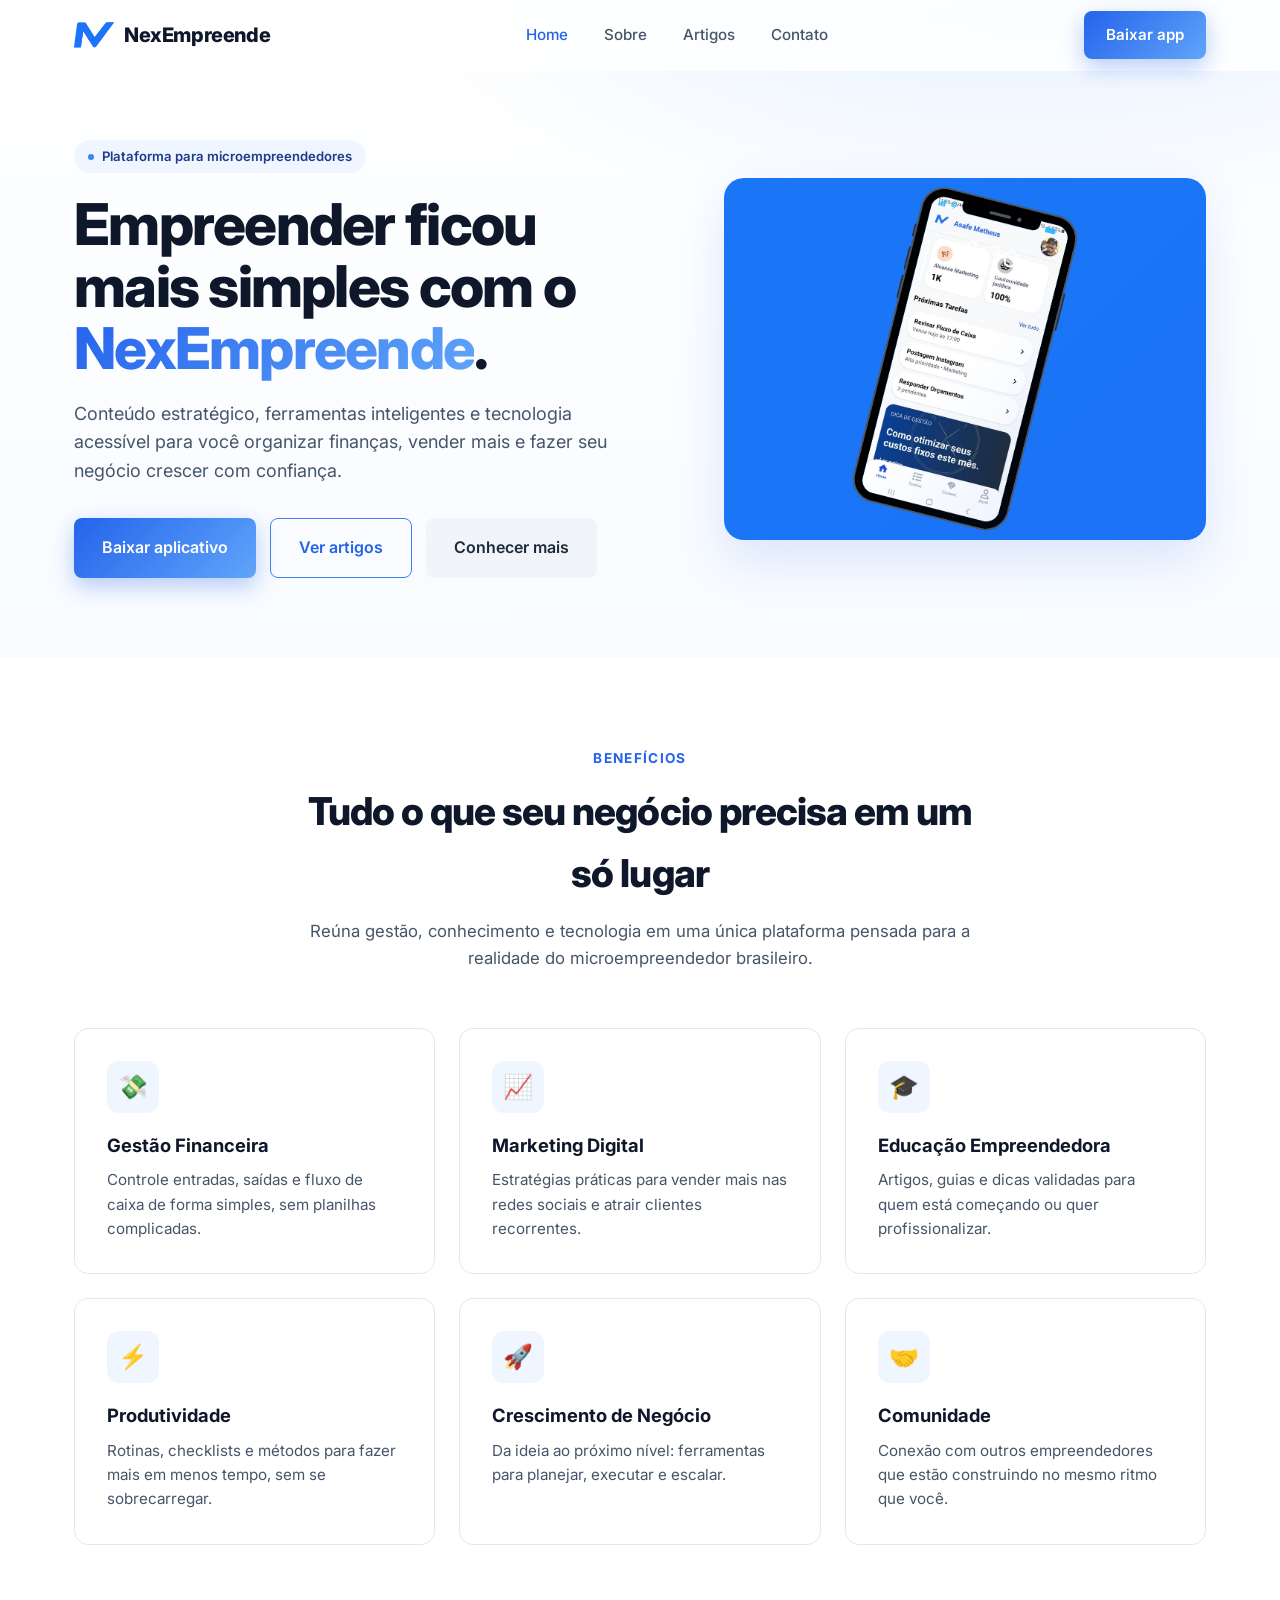
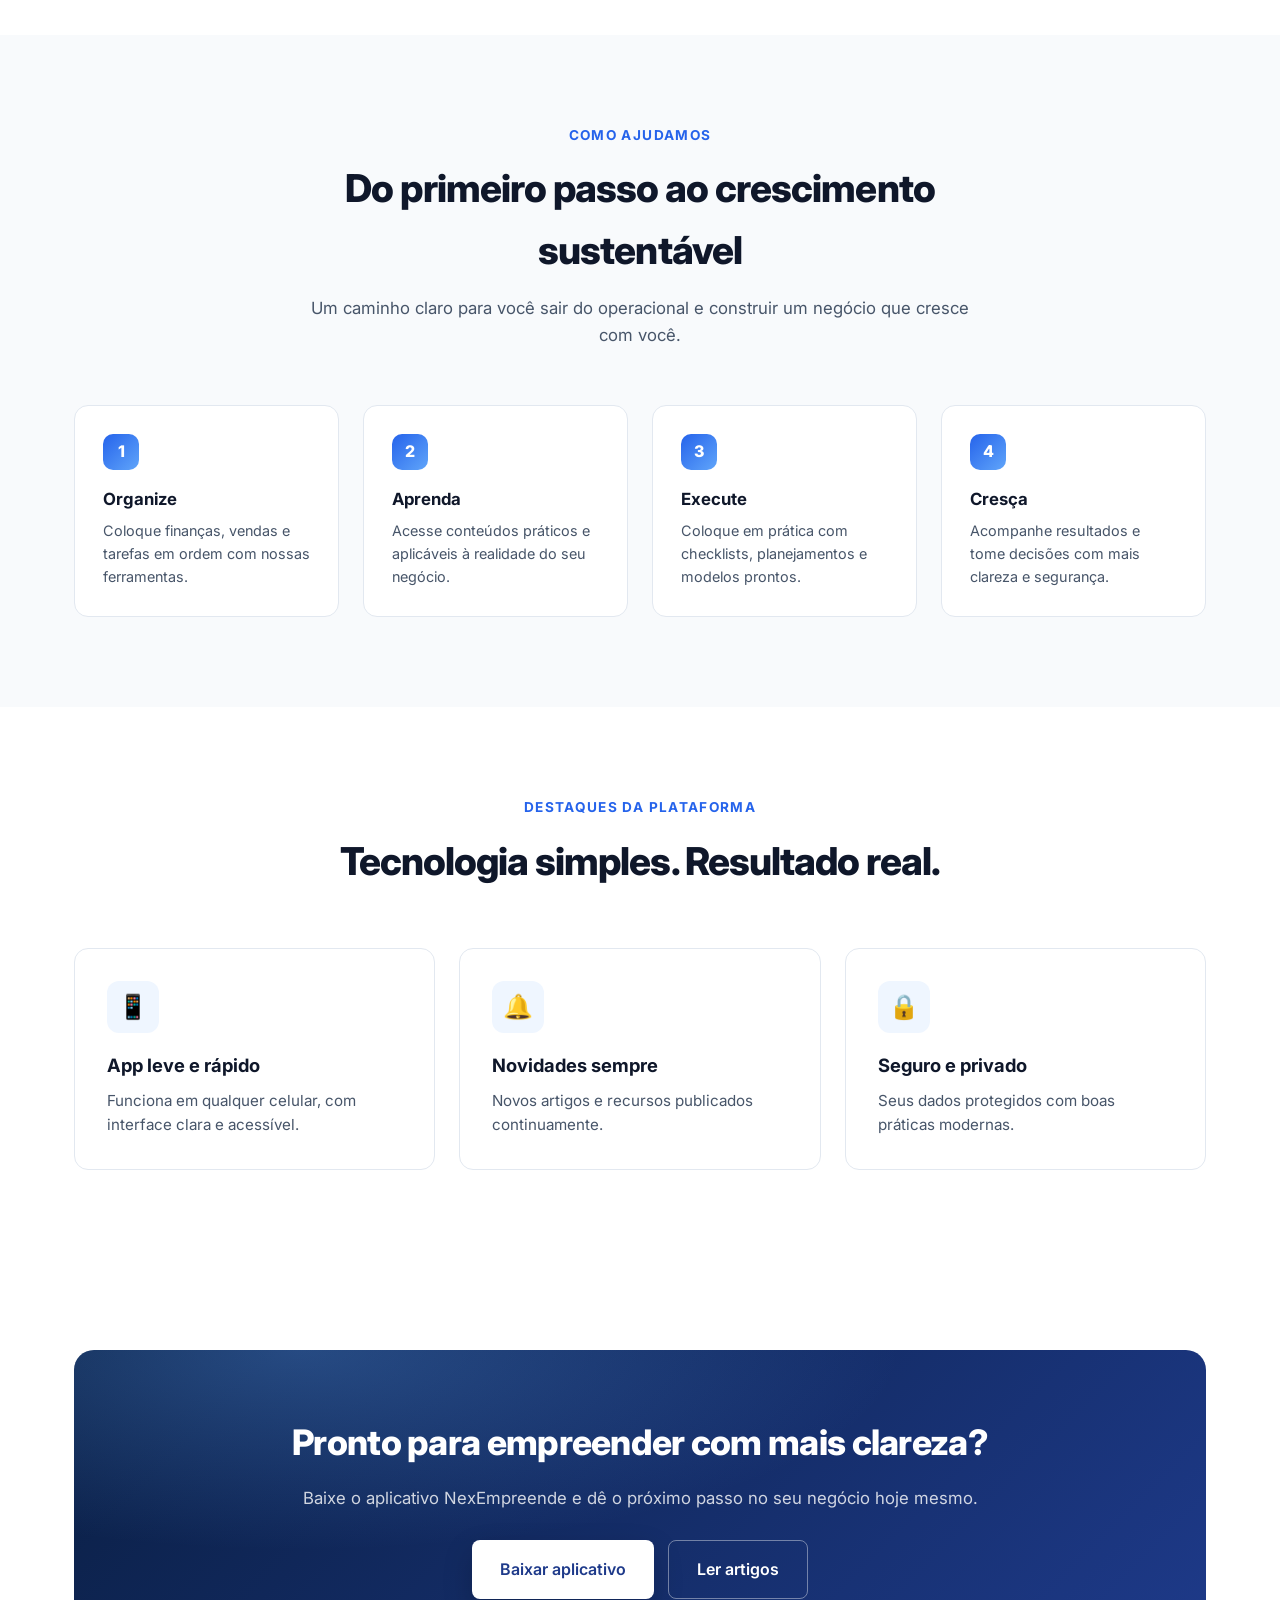
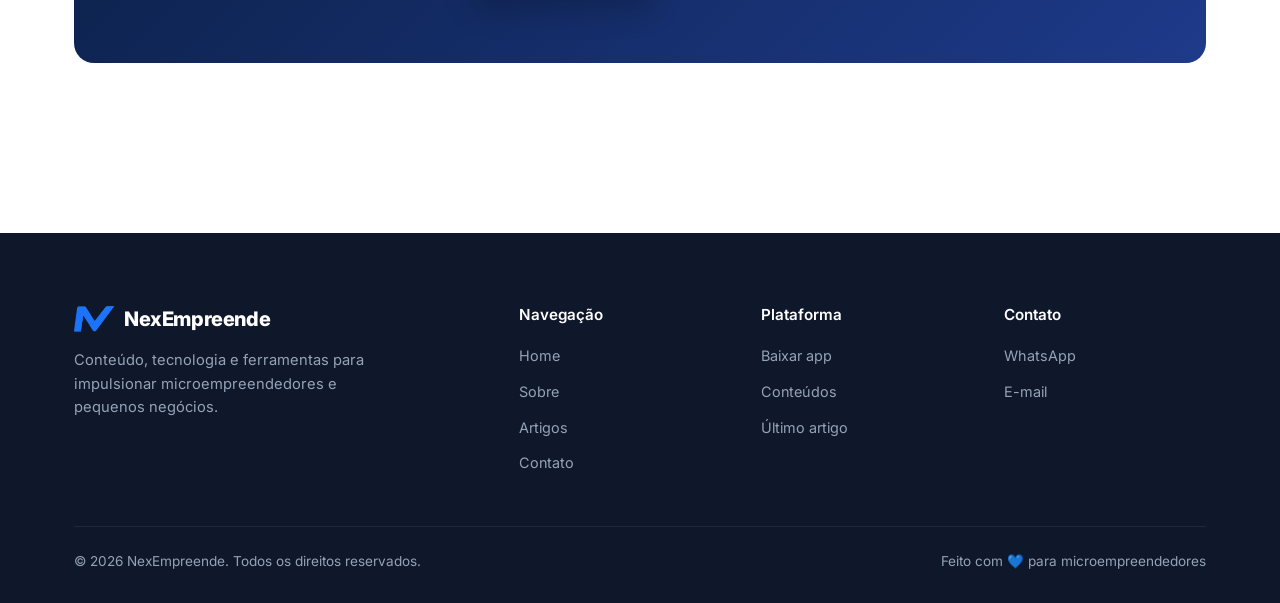
==== index.html @ b9f6a183 "initial commit" ====
<!DOCTYPE html>
<html lang="pt-BR">
<head>
  <meta charset="UTF-8" />
  <meta name="viewport" content="width=device-width, initial-scale=1.0" />
  <title>NexEmpreende — Plataforma para impulsionar microempreendedores</title>
  <meta name="description" content="O NexEmpreende é a plataforma que ajuda microempreendedores a crescer com educação, tecnologia, finanças, marketing e produtividade. Baixe o app e leia nossos artigos." />
  <meta name="keywords" content="microempreendedor, MEI, gestão financeira, marketing digital, produtividade, app empreendedor" />
  <meta name="author" content="NexEmpreende" />

  <!-- Open Graph -->
  <meta property="og:type" content="website" />
  <meta property="og:title" content="NexEmpreende — Impulsionando microempreendedores" />
  <meta property="og:description" content="Conteúdo, tecnologia e ferramentas para fazer seu negócio crescer." />
  <meta property="og:image" content="images/hero.jpg" />
  <meta name="twitter:card" content="summary_large_image" />

  <link rel="icon" type="image/png" href="images/logo.png" />
  <link rel="preconnect" href="https://fonts.googleapis.com" />
  <link rel="preconnect" href="https://fonts.gstatic.com" crossorigin />
  <link href="https://fonts.googleapis.com/css2?family=Inter:wght@400;500;600;700;800&display=swap" rel="stylesheet" />
  <link rel="stylesheet" href="css/style.css" />
</head>
<body>

  <!-- NAVBAR -->
  <header class="navbar">
    <div class="container nav-inner">
      <a href="index.html" class="logo">
        <!--
        <span class="logo-mark">N</span>-->
        <img
          src="./images/logo.png"
          width="40px"
          height="auto"
        />
        NexEmpreende
      </a>
      <nav>
        <ul class="nav-links">
          <li><a href="index.html" class="active">Home</a></li>
          <li><a href="sobre.html">Sobre</a></li>
          <li><a href="artigos.html">Artigos</a></li>
          <li><a href="contato.html">Contato</a></li>
        </ul>
      </nav>
      <div class="nav-cta">
        <a href="#download" class="btn btn-primary">Baixar app</a>
      </div>
      <button class="menu-toggle" aria-label="Abrir menu">
        <span></span><span></span><span></span>
      </button>
    </div>
  </header>

  <!-- HERO -->
  <section class="hero">
    <div class="container hero-grid">
      <div>
        <span class="hero-eyebrow">Plataforma para microempreendedores</span>
        <h1>Empreender ficou mais simples com o <span class="accent">NexEmpreende</span>.</h1>
        <p class="lead">
          Conteúdo estratégico, ferramentas inteligentes e tecnologia acessível para você
          organizar finanças, vender mais e fazer seu negócio crescer com confiança.
        </p>
        <div class="hero-actions">
          <a href="#download" class="btn btn-primary btn-lg">Baixar aplicativo</a>
          <a href="artigos.html" class="btn btn-outline btn-lg">Ver artigos</a>
          <a href="sobre.html" class="btn btn-ghost btn-lg">Conhecer mais</a>
        </div>
        <!--
        <div class="hero-stats">
          <div><strong>+10k</strong><span>Empreendedores impactados</span></div>
          <div><strong>120+</strong><span>Artigos práticos</span></div>
          <div><strong>4.9★</strong><span>Avaliação média</span></div>
        </div>
        -->
      </div>
      <div class="hero-visual">
        <img src="./images/mock.png" alt="Ilustração tecnologia NexEmpreende" />
      </div>
    </div>
  </section>

  <!-- BENEFITS -->
  <section>
    <div class="container">
      <div class="section-head reveal">
        <div class="section-eyebrow">Benefícios</div>
        <h2>Tudo o que seu negócio precisa em um só lugar</h2>
        <p>Reúna gestão, conhecimento e tecnologia em uma única plataforma pensada para a realidade do microempreendedor brasileiro.</p>
      </div>
      <div class="features">
        <div class="feature reveal">
          <div class="feature-icon">💸</div>
          <h3>Gestão Financeira</h3>
          <p>Controle entradas, saídas e fluxo de caixa de forma simples, sem planilhas complicadas.</p>
        </div>
        <div class="feature reveal">
          <div class="feature-icon">📈</div>
          <h3>Marketing Digital</h3>
          <p>Estratégias práticas para vender mais nas redes sociais e atrair clientes recorrentes.</p>
        </div>
        <div class="feature reveal">
          <div class="feature-icon">🎓</div>
          <h3>Educação Empreendedora</h3>
          <p>Artigos, guias e dicas validadas para quem está começando ou quer profissionalizar.</p>
        </div>
        <div class="feature reveal">
          <div class="feature-icon">⚡</div>
          <h3>Produtividade</h3>
          <p>Rotinas, checklists e métodos para fazer mais em menos tempo, sem se sobrecarregar.</p>
        </div>
        <div class="feature reveal">
          <div class="feature-icon">🚀</div>
          <h3>Crescimento de Negócio</h3>
          <p>Da ideia ao próximo nível: ferramentas para planejar, executar e escalar.</p>
        </div>
        <div class="feature reveal">
          <div class="feature-icon">🤝</div>
          <h3>Comunidade</h3>
          <p>Conexão com outros empreendedores que estão construindo no mesmo ritmo que você.</p>
        </div>
      </div>
    </div>
  </section>

  <!-- HOW -->
  <section class="section-alt">
    <div class="container">
      <div class="section-head reveal">
        <div class="section-eyebrow">Como ajudamos</div>
        <h2>Do primeiro passo ao crescimento sustentável</h2>
        <p>Um caminho claro para você sair do operacional e construir um negócio que cresce com você.</p>
      </div>
      <div class="steps">
        <div class="step reveal">
          <div class="step-num">1</div>
          <h4>Organize</h4>
          <p>Coloque finanças, vendas e tarefas em ordem com nossas ferramentas.</p>
        </div>
        <div class="step reveal">
          <div class="step-num">2</div>
          <h4>Aprenda</h4>
          <p>Acesse conteúdos práticos e aplicáveis à realidade do seu negócio.</p>
        </div>
        <div class="step reveal">
          <div class="step-num">3</div>
          <h4>Execute</h4>
          <p>Coloque em prática com checklists, planejamentos e modelos prontos.</p>
        </div>
        <div class="step reveal">
          <div class="step-num">4</div>
          <h4>Cresça</h4>
          <p>Acompanhe resultados e tome decisões com mais clareza e segurança.</p>
        </div>
      </div>
    </div>
  </section>

  <!-- HIGHLIGHTS -->
  <section>
    <div class="container">
      <div class="section-head reveal">
        <div class="section-eyebrow">Destaques da plataforma</div>
        <h2>Tecnologia simples. Resultado real.</h2>
      </div>
      <div class="features">
        <div class="feature reveal">
          <div class="feature-icon">📱</div>
          <h3>App leve e rápido</h3>
          <p>Funciona em qualquer celular, com interface clara e acessível.</p>
        </div>
        <div class="feature reveal">
          <div class="feature-icon">🔔</div>
          <h3>Novidades sempre</h3>
          <p>Novos artigos e recursos publicados continuamente.</p>
        </div>
        <div class="feature reveal">
          <div class="feature-icon">🔒</div>
          <h3>Seguro e privado</h3>
          <p>Seus dados protegidos com boas práticas modernas.</p>
        </div>
      </div>
    </div>
  </section>

  <!-- CTA -->
  <section id="download">
    <div class="container">
      <div class="cta-band reveal">
        <h2>Pronto para empreender com mais clareza?</h2>
        <p>Baixe o aplicativo NexEmpreende e dê o próximo passo no seu negócio hoje mesmo.</p>
        <div class="hero-actions" style="justify-content:center">
          <a href="#" class="btn btn-primary btn-lg">Baixar aplicativo</a>
          <a href="artigos.html" class="btn btn-outline btn-lg">Ler artigos</a>
        </div>
      </div>
    </div>
  </section>

  <!-- FOOTER -->
  <footer>
    <div class="container">
      <div class="footer-grid">
        <div class="footer-brand">
          <div class="logo">
            <img
              src="./images/logo.png"
              width="40px"
              height="auto"
            />
            NexEmpreende
          </div>
          <p>Conteúdo, tecnologia e ferramentas para impulsionar microempreendedores e pequenos negócios.</p>
        </div>
        <div class="footer-col">
          <h5>Navegação</h5>
          <ul>
            <li><a href="index.html">Home</a></li>
            <li><a href="sobre.html">Sobre</a></li>
            <li><a href="artigos.html">Artigos</a></li>
            <li><a href="contato.html">Contato</a></li>
          </ul>
        </div>
        <div class="footer-col">
          <h5>Plataforma</h5>
          <ul>
            <li><a href="#download">Baixar app</a></li>
            <li><a href="artigos.html">Conteúdos</a></li>
            <li><a href="ultimo-artigo.html">Último artigo</a></li>
          </ul>
        </div>
        <div class="footer-col">
          <h5>Contato</h5>
          <ul>
            <li><a href="contato.html">WhatsApp</a></li>
            <li><a href="contato.html">E-mail</a></li>
          </ul>
        </div>
      </div>
      <div class="footer-bottom">
        <span>© <span id="year"></span> NexEmpreende. Todos os direitos reservados.</span>
        <span>Feito com 💙 para microempreendedores</span>
      </div>
    </div>
  </footer>

  <script src="js/main.js"></script>
</body>
</html>
---- css/style.css ----
/* ========================================
   NexEmpreende — Design System
   ======================================== */
:root {
  --blue-900: #0a1f44;
  --blue-700: #1e3a8a;
  --blue-600: #2563eb;
  --blue-500: #3b82f6;
  --blue-400: #60a5fa;
  --blue-50:  #eff6ff;
  --white:    #ffffff;
  --gray-50:  #f8fafc;
  --gray-100: #f1f5f9;
  --gray-200: #e2e8f0;
  --gray-400: #94a3b8;
  --gray-600: #475569;
  --gray-800: #1e293b;
  --gray-900: #0f172a;

  --gradient-primary: linear-gradient(135deg, var(--blue-600), var(--blue-400));
  --gradient-dark: linear-gradient(135deg, var(--blue-900), var(--blue-700));

  --shadow-sm: 0 1px 2px rgba(15, 23, 42, .06);
  --shadow-md: 0 4px 16px rgba(15, 23, 42, .08);
  --shadow-lg: 0 20px 50px rgba(37, 99, 235, .15);

  --radius-sm: 8px;
  --radius-md: 14px;
  --radius-lg: 20px;

  --container: 1180px;
  --font: 'Inter', -apple-system, BlinkMacSystemFont, 'Segoe UI', Roboto, sans-serif;
}

* { box-sizing: border-box; margin: 0; padding: 0; }
html { scroll-behavior: smooth; -webkit-text-size-adjust: 100%; }
body {
  font-family: var(--font);
  color: var(--gray-800);
  background: var(--white);
  line-height: 1.6;
  -webkit-font-smoothing: antialiased;
}
img { max-width: 100%; display: block; }
a { color: var(--blue-600); text-decoration: none; transition: color .2s ease; }
a:hover { color: var(--blue-700); }

.container { max-width: var(--container); margin: 0 auto; padding: 0 24px; }

/* ========== NAVBAR ========== */
.navbar {
  position: fixed; top: 0; left: 0; right: 0;
  background: rgba(255,255,255,.85);
  backdrop-filter: saturate(180%) blur(14px);
  -webkit-backdrop-filter: saturate(180%) blur(14px);
  border-bottom: 1px solid transparent;
  z-index: 100;
  transition: all .3s ease;
}
.navbar.scrolled {
  border-color: var(--gray-200);
  box-shadow: var(--shadow-sm);
}
.nav-inner {
  display: flex; align-items: center; justify-content: space-between;
  height: 70px;
}
.logo {
  display: flex; align-items: center; gap: 10px;
  font-weight: 800; font-size: 1.25rem; color: var(--gray-900);
  letter-spacing: -.02em;
}
.logo-mark {
  width: 36px; height: 36px; border-radius: 10px;
  background: var(--gradient-primary);
  display: grid; place-items: center;
  color: #fff; font-weight: 800; font-size: 1.1rem;
  box-shadow: 0 6px 16px rgba(37,99,235,.35);
}
.nav-links { display: flex; gap: 36px; list-style: none; align-items: center; }
.nav-links a {
  color: var(--gray-600); font-weight: 500; font-size: .95rem;
  position: relative;
}
.nav-links a:hover, .nav-links a.active { color: var(--blue-600); }
.nav-cta { display: flex; gap: 12px; align-items: center; }

.menu-toggle {
  display: none; background: none; border: 0; cursor: pointer;
  width: 40px; height: 40px;
}
.menu-toggle span {
  display: block; width: 22px; height: 2px; background: var(--gray-800);
  margin: 5px auto; transition: .3s;
}
.menu-toggle.active span:nth-child(1) { transform: translateY(7px) rotate(45deg); }
.menu-toggle.active span:nth-child(2) { opacity: 0; }
.menu-toggle.active span:nth-child(3) { transform: translateY(-7px) rotate(-45deg); }

/* ========== BUTTONS ========== */
.btn {
  display: inline-flex; align-items: center; justify-content: center; gap: 8px;
  padding: 12px 22px; border-radius: var(--radius-sm);
  font-weight: 600; font-size: .95rem; cursor: pointer;
  border: 0; transition: all .25s ease;
  white-space: nowrap;
}
.btn-primary {
  background: var(--gradient-primary); color: #fff;
  box-shadow: 0 8px 22px rgba(37,99,235,.32);
}
.btn-primary:hover { transform: translateY(-2px); box-shadow: 0 12px 28px rgba(37,99,235,.42); color:#fff; }
.btn-outline {
  background: transparent; color: var(--blue-600);
  border: 1.5px solid var(--blue-200, var(--blue-500));
}
.btn-outline:hover { background: var(--blue-50); }
.btn-ghost { background: var(--gray-100); color: var(--gray-800); }
.btn-ghost:hover { background: var(--gray-200); }
.btn-lg { padding: 16px 28px; font-size: 1rem; }

/* ========== HERO ========== */
.hero {
  padding: 140px 0 80px;
  background: radial-gradient(1100px 500px at 80% -10%, rgba(96,165,250,.18), transparent 60%),
              linear-gradient(180deg, #fff 0%, #f8fbff 100%);
  overflow: hidden;
}
.hero-grid {
  display: grid; grid-template-columns: 1.1fr .9fr; gap: 60px; align-items: center;
}
.hero-eyebrow {
  display: inline-flex; align-items: center; gap: 8px;
  background: var(--blue-50); color: var(--blue-700);
  padding: 6px 14px; border-radius: 999px;
  font-size: .82rem; font-weight: 600; margin-bottom: 20px;
}
.hero-eyebrow::before { content: ''; width: 6px; height: 6px; border-radius: 50%; background: var(--blue-500); }
.hero h1 {
  font-size: clamp(2.2rem, 4.5vw, 3.6rem); line-height: 1.08;
  font-weight: 800; letter-spacing: -.03em;
  color: var(--gray-900); margin-bottom: 20px;
}
.hero h1 .accent {
  background: var(--gradient-primary);
  -webkit-background-clip: text; background-clip: text; color: transparent;
}
.hero p.lead {
  font-size: 1.125rem; color: var(--gray-600); max-width: 540px; margin-bottom: 32px;
}
.hero-actions { display: flex; flex-wrap: wrap; gap: 14px; }
.hero-stats { display: flex; gap: 40px; margin-top: 48px; }
.hero-stats div strong { display: block; font-size: 1.6rem; color: var(--gray-900); font-weight: 800; }
.hero-stats div span { font-size: .85rem; color: var(--gray-600); }

.hero-visual {
  position: relative; border-radius: var(--radius-lg);
  overflow: hidden; box-shadow: var(--shadow-lg);
  aspect-ratio: 4/3;
}
.hero-visual img { width: 100%; height: 100%; object-fit: cover; }
.hero-visual::after {
  content: ''; position: absolute; inset: 0;
  background: linear-gradient(135deg, transparent 50%, rgba(37,99,235,.15));
}

/* ========== SECTIONS ========== */
section { padding: 90px 0; }
.section-head { text-align: center; max-width: 680px; margin: 0 auto 56px; }
.section-eyebrow {
  color: var(--blue-600); font-weight: 700; font-size: .85rem;
  text-transform: uppercase; letter-spacing: .1em; margin-bottom: 12px;
}
.section-head h2 {
  font-size: clamp(1.8rem, 3vw, 2.5rem); font-weight: 800;
  letter-spacing: -.025em; color: var(--gray-900); margin-bottom: 14px;
}
.section-head p { color: var(--gray-600); font-size: 1.05rem; }

/* ========== FEATURE GRID ========== */
.features {
  display: grid; grid-template-columns: repeat(3, 1fr); gap: 24px;
}
.feature {
  padding: 32px; border-radius: var(--radius-md);
  background: var(--white); border: 1px solid var(--gray-200);
  transition: all .3s ease;
}
.feature:hover {
  transform: translateY(-4px);
  border-color: var(--blue-400);
  box-shadow: var(--shadow-lg);
}
.feature-icon {
  width: 52px; height: 52px; border-radius: 12px;
  background: var(--blue-50); color: var(--blue-600);
  display: grid; place-items: center; margin-bottom: 18px;
  font-size: 1.5rem;
}
.feature h3 { font-size: 1.15rem; margin-bottom: 8px; color: var(--gray-900); font-weight: 700; }
.feature p { color: var(--gray-600); font-size: .95rem; }

/* ========== ALT SECTION ========== */
.section-alt { background: var(--gray-50); }

/* ========== STEPS ========== */
.steps { display: grid; grid-template-columns: repeat(4, 1fr); gap: 24px; }
.step {
  background: #fff; padding: 28px; border-radius: var(--radius-md);
  border: 1px solid var(--gray-200);
  position: relative;
}
.step-num {
  width: 36px; height: 36px; border-radius: 10px;
  background: var(--gradient-primary); color: #fff;
  display: grid; place-items: center; font-weight: 800;
  margin-bottom: 16px;
}
.step h4 { font-size: 1.05rem; margin-bottom: 6px; color: var(--gray-900); }
.step p { font-size: .9rem; color: var(--gray-600); }

/* ========== CTA ========== */
.cta-band {
  background: var(--gradient-dark);
  border-radius: var(--radius-lg);
  padding: 64px 48px;
  text-align: center; color: #fff;
  position: relative; overflow: hidden;
}
.cta-band::before {
  content: ''; position: absolute; inset: 0;
  background: radial-gradient(600px 200px at 20% 0%, rgba(96,165,250,.3), transparent);
}
.cta-band > * { position: relative; }
.cta-band h2 { font-size: clamp(1.6rem, 3vw, 2.2rem); margin-bottom: 14px; font-weight: 800; letter-spacing: -.02em; }
.cta-band p { color: rgba(255,255,255,.8); margin-bottom: 28px; font-size: 1.05rem; }
.cta-band .btn-primary { background: #fff; color: var(--blue-700); box-shadow: 0 12px 30px rgba(0,0,0,.2); }
.cta-band .btn-primary:hover { color: var(--blue-800, var(--blue-900)); }
.cta-band .btn-outline { color: #fff; border-color: rgba(255,255,255,.4); }
.cta-band .btn-outline:hover { background: rgba(255,255,255,.1); }

/* ========== ARTICLES ========== */
.featured-article {
  display: grid; grid-template-columns: 1.1fr 1fr; gap: 40px;
  background: #fff; border-radius: var(--radius-lg);
  overflow: hidden; box-shadow: var(--shadow-md);
  border: 1px solid var(--gray-200);
  margin-bottom: 60px;
}
.featured-article-img { background: var(--gray-100); min-height: 320px; }
.featured-article-img img { width: 100%; height: 100%; object-fit: cover; }
.featured-article-body { padding: 40px; display: flex; flex-direction: column; justify-content: center; }
.tag {
  display: inline-block; background: var(--blue-50); color: var(--blue-700);
  padding: 4px 12px; border-radius: 999px; font-size: .78rem; font-weight: 600;
  margin-bottom: 14px;
}
.featured-article-body h2 {
  font-size: 1.8rem; margin-bottom: 14px; letter-spacing: -.02em; color: var(--gray-900);
}
.featured-article-body p { color: var(--gray-600); margin-bottom: 24px; }
.meta { color: var(--gray-400); font-size: .85rem; margin-bottom: 18px; }

.articles-grid {
  display: grid; grid-template-columns: repeat(3, 1fr); gap: 28px;
}
.article-card {
  background: #fff; border-radius: var(--radius-md);
  overflow: hidden; border: 1px solid var(--gray-200);
  transition: all .3s ease;
  display: flex; flex-direction: column;
}
.article-card:hover {
  transform: translateY(-4px); box-shadow: var(--shadow-lg); border-color: var(--blue-400);
}
.article-card-img { aspect-ratio: 16/10; background: var(--gray-100); overflow: hidden; }
.article-card-img img { width: 100%; height: 100%; object-fit: cover; transition: transform .5s ease; }
.article-card:hover .article-card-img img { transform: scale(1.05); }
.article-card-body { padding: 24px; flex: 1; display: flex; flex-direction: column; }
.article-card h3 { font-size: 1.15rem; margin-bottom: 10px; color: var(--gray-900); }
.article-card p { color: var(--gray-600); font-size: .92rem; flex: 1; margin-bottom: 16px; }
.article-card a.read-more { font-weight: 600; font-size: .9rem; }

/* ========== ARTICLE PAGE ========== */
.article-hero {
  padding: 130px 0 40px;
  background: linear-gradient(180deg, #f8fbff, #fff);
}
.article-wrap { max-width: 760px; margin: 0 auto; padding: 0 24px; }
.article-hero .tag { margin-bottom: 18px; }
.article-hero h1 {
  font-size: clamp(1.9rem, 4vw, 3rem); font-weight: 800;
  letter-spacing: -.03em; line-height: 1.15; color: var(--gray-900);
  margin-bottom: 18px;
}
.article-hero .meta { font-size: .9rem; }
.article-cover {
  max-width: 960px; margin: 30px auto;
  border-radius: var(--radius-lg); overflow: hidden;
  box-shadow: var(--shadow-lg);
}
.article-cover img { width: 100%; aspect-ratio: 16/9; object-fit: cover; }
.article-body { padding: 40px 0 80px; }
.article-body h2 {
  font-size: 1.6rem; margin: 36px 0 14px; color: var(--gray-900);
  letter-spacing: -.015em; font-weight: 700;
}
.article-body h3 { font-size: 1.25rem; margin: 28px 0 12px; color: var(--gray-900); font-weight: 700; }
.article-body p { color: var(--gray-700, #334155); margin-bottom: 18px; font-size: 1.05rem; line-height: 1.75; }
.article-body ul, .article-body ol { margin: 0 0 20px 22px; }
.article-body li { margin-bottom: 8px; color: var(--gray-700, #334155); }
.article-body blockquote {
  border-left: 4px solid var(--blue-500);
  background: var(--blue-50); padding: 18px 22px;
  margin: 28px 0; border-radius: 0 12px 12px 0;
  color: var(--blue-900); font-style: italic;
}
.back-link {
  display: inline-flex; align-items: center; gap: 8px;
  margin-bottom: 20px; font-weight: 600; font-size: .9rem;
}

/* ========== ABOUT / CASE ========== */
.mvv { display: grid; grid-template-columns: repeat(3, 1fr); gap: 24px; }
.mvv-card {
  padding: 32px; background: #fff;
  border-radius: var(--radius-md); border: 1px solid var(--gray-200);
}
.mvv-card .feature-icon { background: var(--gradient-primary); color: #fff; }
.case-study {
  background: #fff; border-radius: var(--radius-lg); padding: 48px;
  border: 1px solid var(--gray-200); box-shadow: var(--shadow-md);
}
.case-study h3 { font-size: 1.5rem; margin-bottom: 14px; color: var(--gray-900); }
.case-study .quote {
  border-left: 4px solid var(--blue-500); padding-left: 18px;
  font-style: italic; color: var(--gray-600); margin: 24px 0;
}
.case-metrics { display: grid; grid-template-columns: repeat(3, 1fr); gap: 24px; margin-top: 28px; }
.case-metric { text-align: center; padding: 20px; background: var(--blue-50); border-radius: var(--radius-sm); }
.case-metric strong { display: block; font-size: 1.8rem; color: var(--blue-700); font-weight: 800; }
.case-metric span { font-size: .85rem; color: var(--gray-600); }

/* ========== CONTACT ========== */
.contact-grid { display: grid; grid-template-columns: 1fr 1fr; gap: 40px; align-items: start; }
.contact-card {
  background: #fff; padding: 36px; border-radius: var(--radius-md);
  border: 1px solid var(--gray-200);
}
.contact-item {
  display: flex; gap: 16px; padding: 18px 0;
  border-bottom: 1px solid var(--gray-200);
}
.contact-item:last-child { border-bottom: 0; }
.contact-item .feature-icon { width: 44px; height: 44px; font-size: 1.2rem; flex-shrink: 0; }
.contact-item h4 { font-size: 1rem; margin-bottom: 2px; color: var(--gray-900); }
.contact-item p, .contact-item a { color: var(--gray-600); font-size: .95rem; }
.whatsapp-cta {
  display: inline-flex; align-items: center; gap: 10px;
  background: #25d366; color: #fff; padding: 14px 24px;
  border-radius: var(--radius-sm); font-weight: 600;
  box-shadow: 0 8px 22px rgba(37,211,102,.35);
  transition: all .25s ease;
}
.whatsapp-cta:hover { color: #fff; transform: translateY(-2px); box-shadow: 0 12px 28px rgba(37,211,102,.45); }
.social { display: flex; gap: 12px; margin-top: 18px; }
.social a {
  width: 40px; height: 40px; border-radius: 10px; display: grid; place-items: center;
  background: var(--gray-100); color: var(--gray-600);
  transition: all .25s ease;
}
.social a:hover { background: var(--blue-600); color: #fff; transform: translateY(-2px); }

/* ========== FOOTER ========== */
footer {
  background: var(--gray-900); color: var(--gray-400);
  padding: 70px 0 30px; margin-top: 80px;
}
.footer-grid {
  display: grid; grid-template-columns: 2fr 1fr 1fr 1fr; gap: 40px; margin-bottom: 40px;
}
.footer-brand .logo { color: #fff; margin-bottom: 14px; }
.footer-brand p { color: var(--gray-400); font-size: .92rem; max-width: 320px; }
.footer-col h5 { color: #fff; font-size: .95rem; margin-bottom: 16px; font-weight: 600; }
.footer-col ul { list-style: none; }
.footer-col li { margin-bottom: 10px; }
.footer-col a { color: var(--gray-400); font-size: .9rem; }
.footer-col a:hover { color: #fff; }
.footer-bottom {
  border-top: 1px solid #1e293b; padding-top: 24px;
  display: flex; justify-content: space-between; align-items: center; flex-wrap: wrap; gap: 12px;
  font-size: .85rem;
}

/* ========== ANIMATIONS ========== */
.reveal { opacity: 0; transform: translateY(24px); transition: all .7s ease; }
.reveal.visible { opacity: 1; transform: none; }

/* ========== RESPONSIVE ========== */
@media (max-width: 960px) {
  .hero-grid { grid-template-columns: 1fr; gap: 40px; }
  .features, .articles-grid, .mvv { grid-template-columns: repeat(2, 1fr); }
  .steps { grid-template-columns: repeat(2, 1fr); }
  .featured-article { grid-template-columns: 1fr; }
  .featured-article-img { min-height: 240px; }
  .contact-grid { grid-template-columns: 1fr; }
  .footer-grid { grid-template-columns: 1fr 1fr; }
}
@media (max-width: 640px) {
  .nav-links {
    position: fixed; top: 70px; left: 0; right: 0;
    background: #fff; flex-direction: column; padding: 24px;
    gap: 18px; border-bottom: 1px solid var(--gray-200);
    transform: translateY(-130%); transition: transform .35s ease;
    box-shadow: var(--shadow-md);
  }
  .nav-links.open { transform: translateY(0); }
  .nav-cta { display: none; }
  .menu-toggle { display: block; }
  .features, .articles-grid, .mvv, .steps, .footer-grid, .case-metrics { grid-template-columns: 1fr; }
  .hero { padding: 110px 0 60px; }
  .hero-stats { gap: 24px; flex-wrap: wrap; }
  .case-study, .cta-band { padding: 32px 24px; }
  .featured-article-body { padding: 28px; }
  section { padding: 60px 0; }
}
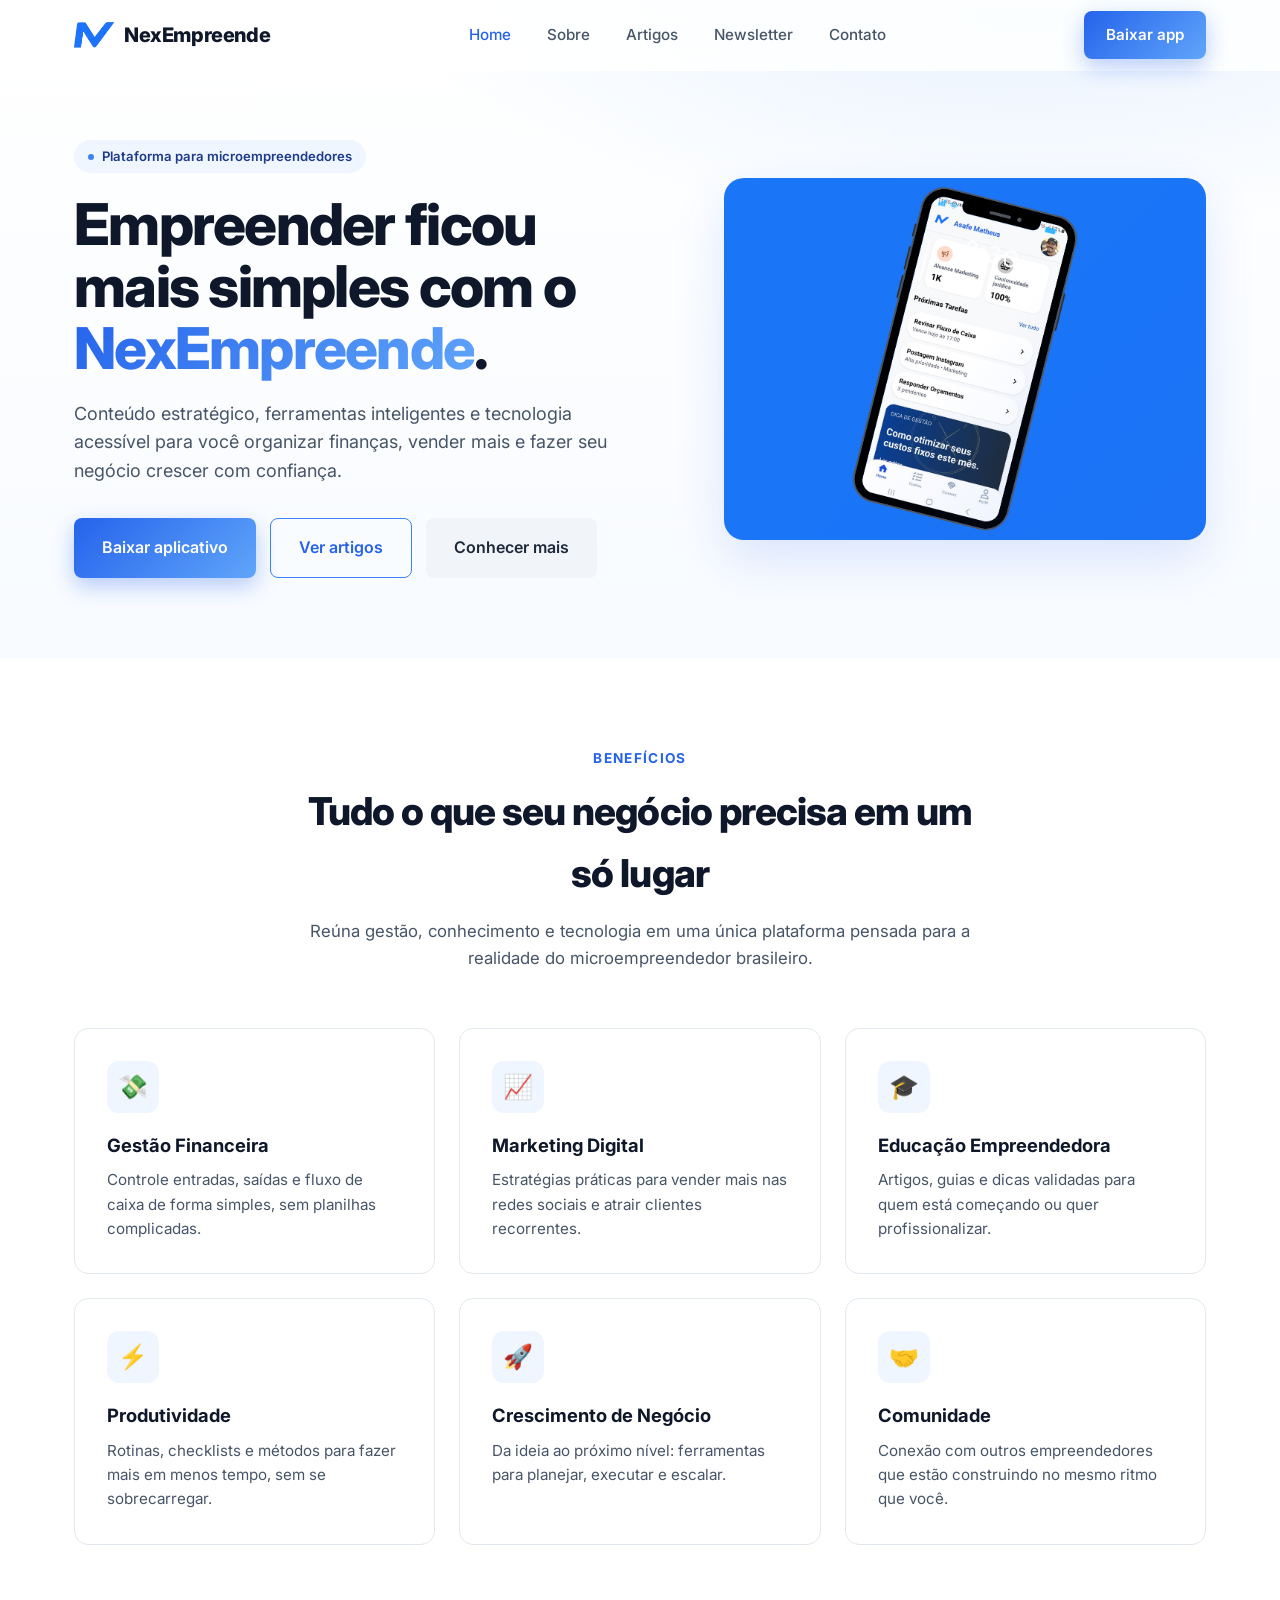
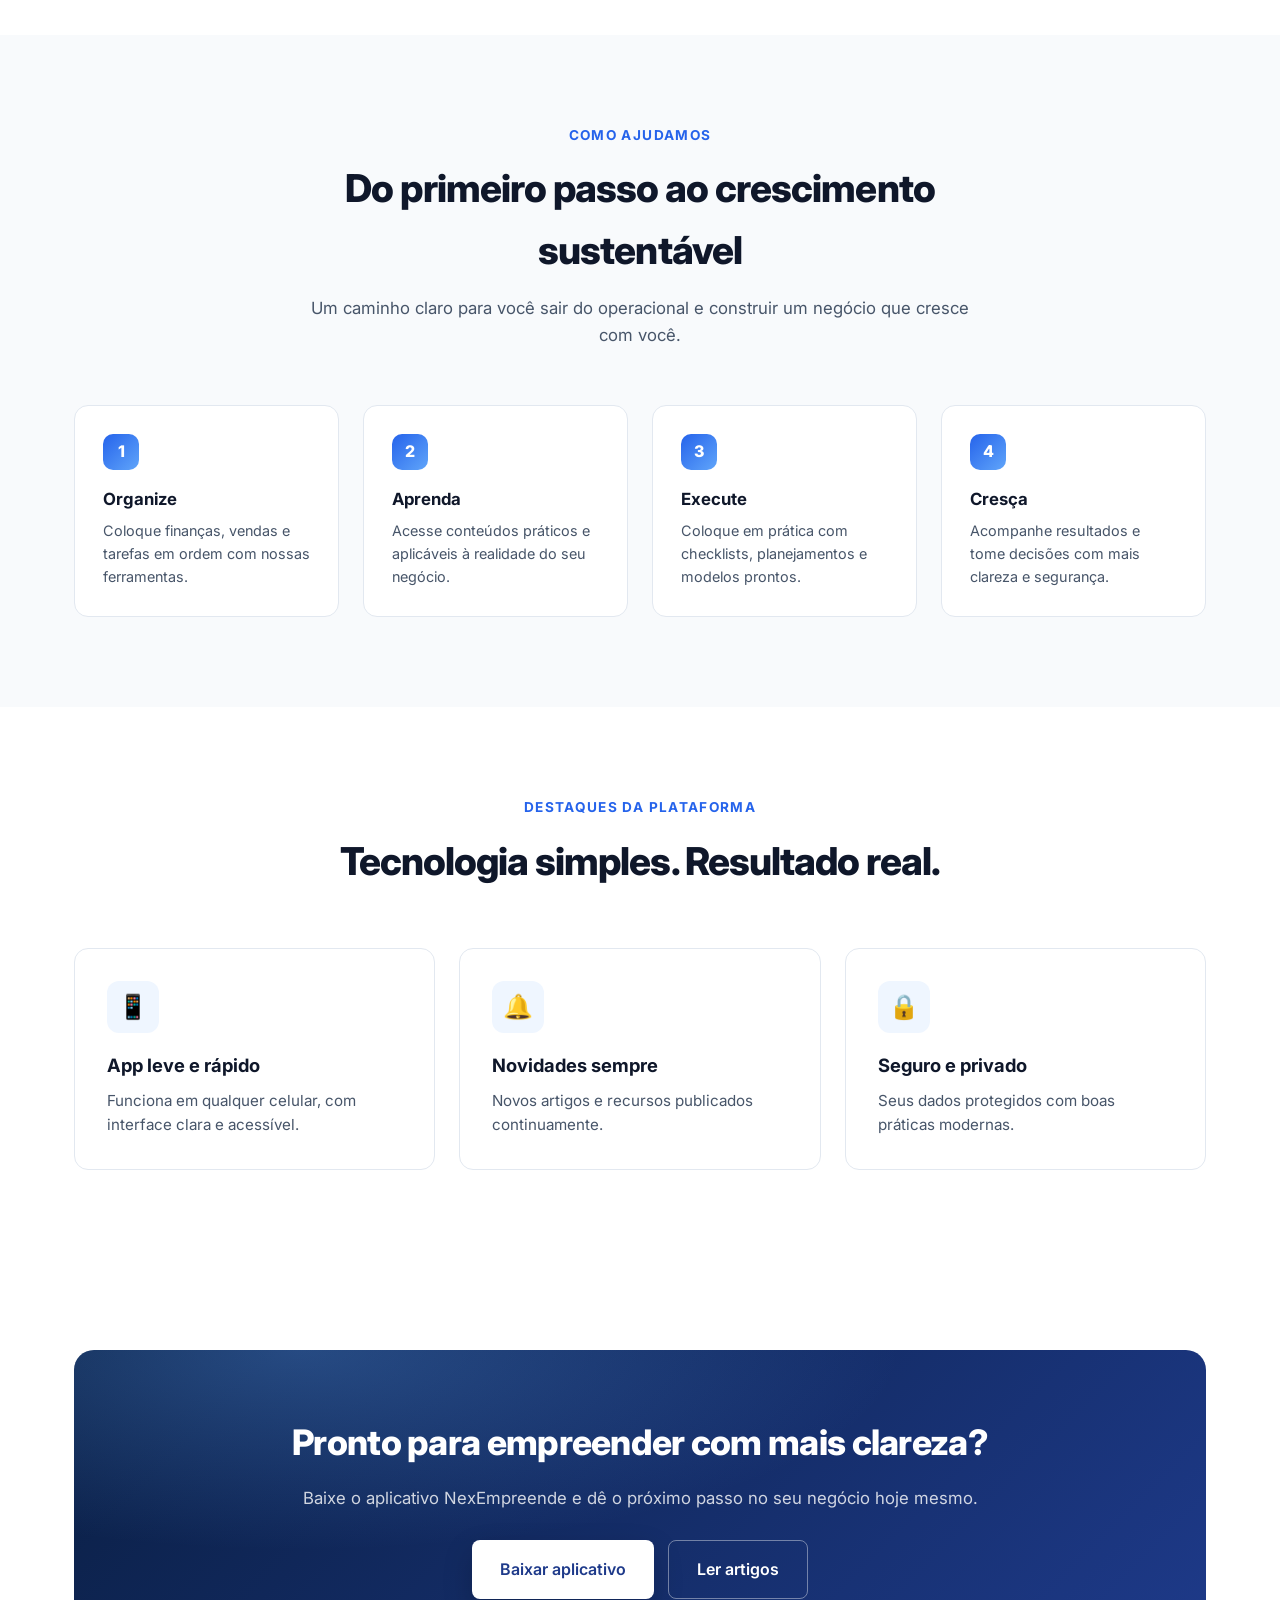
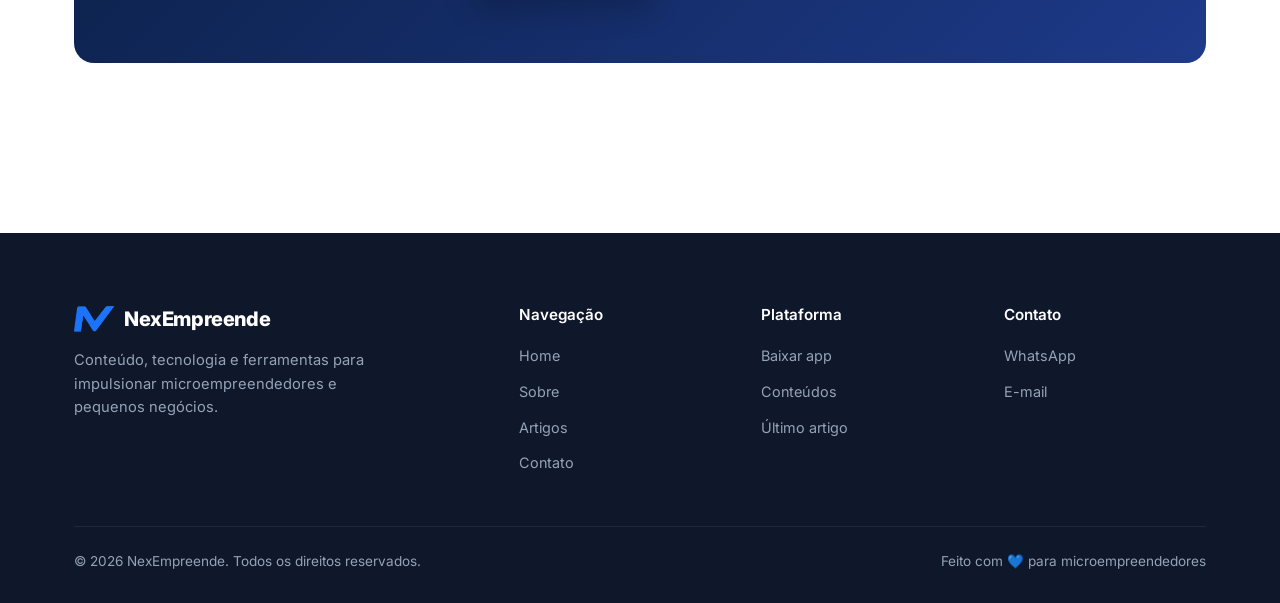
==== commit a8c92467: "Create newsletter page" ====
--- a/index.html
+++ b/index.html
@@ -41,6 +41,7 @@
           <li><a href="index.html" class="active">Home</a></li>
           <li><a href="sobre.html">Sobre</a></li>
           <li><a href="artigos.html">Artigos</a></li>
+          <li><a href="newsletter.html">Newsletter</a></li>
           <li><a href="contato.html">Contato</a></li>
         </ul>
       </nav>
--- a/css/style.css
+++ b/css/style.css
@@ -424,3 +424,69 @@
   .featured-article-body { padding: 28px; }
   section { padding: 60px 0; }
 }
+
+/* ========== NEWSLETTER PAGE ========== */
+.newsletter-hero-grid {
+  display: grid;
+  grid-template-columns: 1.1fr .9fr;
+  gap: 56px;
+  align-items: center;
+}
+.newsletter-bullets {
+  list-style: none; padding: 0; margin: 24px 0 16px;
+  display: grid; gap: 12px;
+}
+.newsletter-bullets li {
+  font-size: 1rem; color: var(--gray-700);
+  padding-left: 4px;
+}
+.newsletter-trust {
+  font-size: .9rem; color: var(--gray-500);
+  margin-top: 8px;
+}
+.newsletter-card {
+  background: #fff;
+  border: 1px solid var(--gray-200);
+  border-radius: 20px;
+  padding: 36px 32px;
+  box-shadow: 0 20px 60px -20px rgba(15, 23, 42, .18);
+  position: relative;
+  overflow: hidden;
+}
+.newsletter-card::before {
+  content: "";
+  position: absolute; inset: 0 0 auto 0; height: 5px;
+  background: linear-gradient(90deg, var(--blue-600), #6366f1);
+}
+.newsletter-card h2 { margin: 0 0 6px; font-size: 1.5rem; }
+.newsletter-card-sub { color: var(--gray-600); margin: 0 0 22px; font-size: .95rem; }
+.newsletter-form { display: grid; gap: 8px; }
+.newsletter-form label {
+  font-size: .85rem; font-weight: 600; color: var(--gray-700);
+  margin-top: 8px;
+}
+.newsletter-form label .req { color: #e11d48; }
+.newsletter-form input {
+  width: 100%; padding: 13px 14px;
+  border: 1px solid var(--gray-200); border-radius: 10px;
+  font: inherit; background: var(--gray-50);
+  transition: border-color .2s, box-shadow .2s, background .2s;
+}
+.newsletter-form input:focus {
+  outline: none; background: #fff;
+  border-color: var(--blue-600);
+  box-shadow: 0 0 0 4px rgba(37, 99, 235, .12);
+}
+.btn-full { width: 100%; margin-top: 18px; }
+.newsletter-form-msg {
+  font-size: .9rem; margin: 12px 0 0; min-height: 1.2em;
+}
+.newsletter-form-msg.success { color: #047857; }
+.newsletter-form-msg.error   { color: #b91c1c; }
+.newsletter-legal {
+  font-size: .78rem; color: var(--gray-500);
+  margin: 14px 0 0; text-align: center;
+}
+@media (max-width: 900px) {
+  .newsletter-hero-grid { grid-template-columns: 1fr; gap: 36px; }
+}
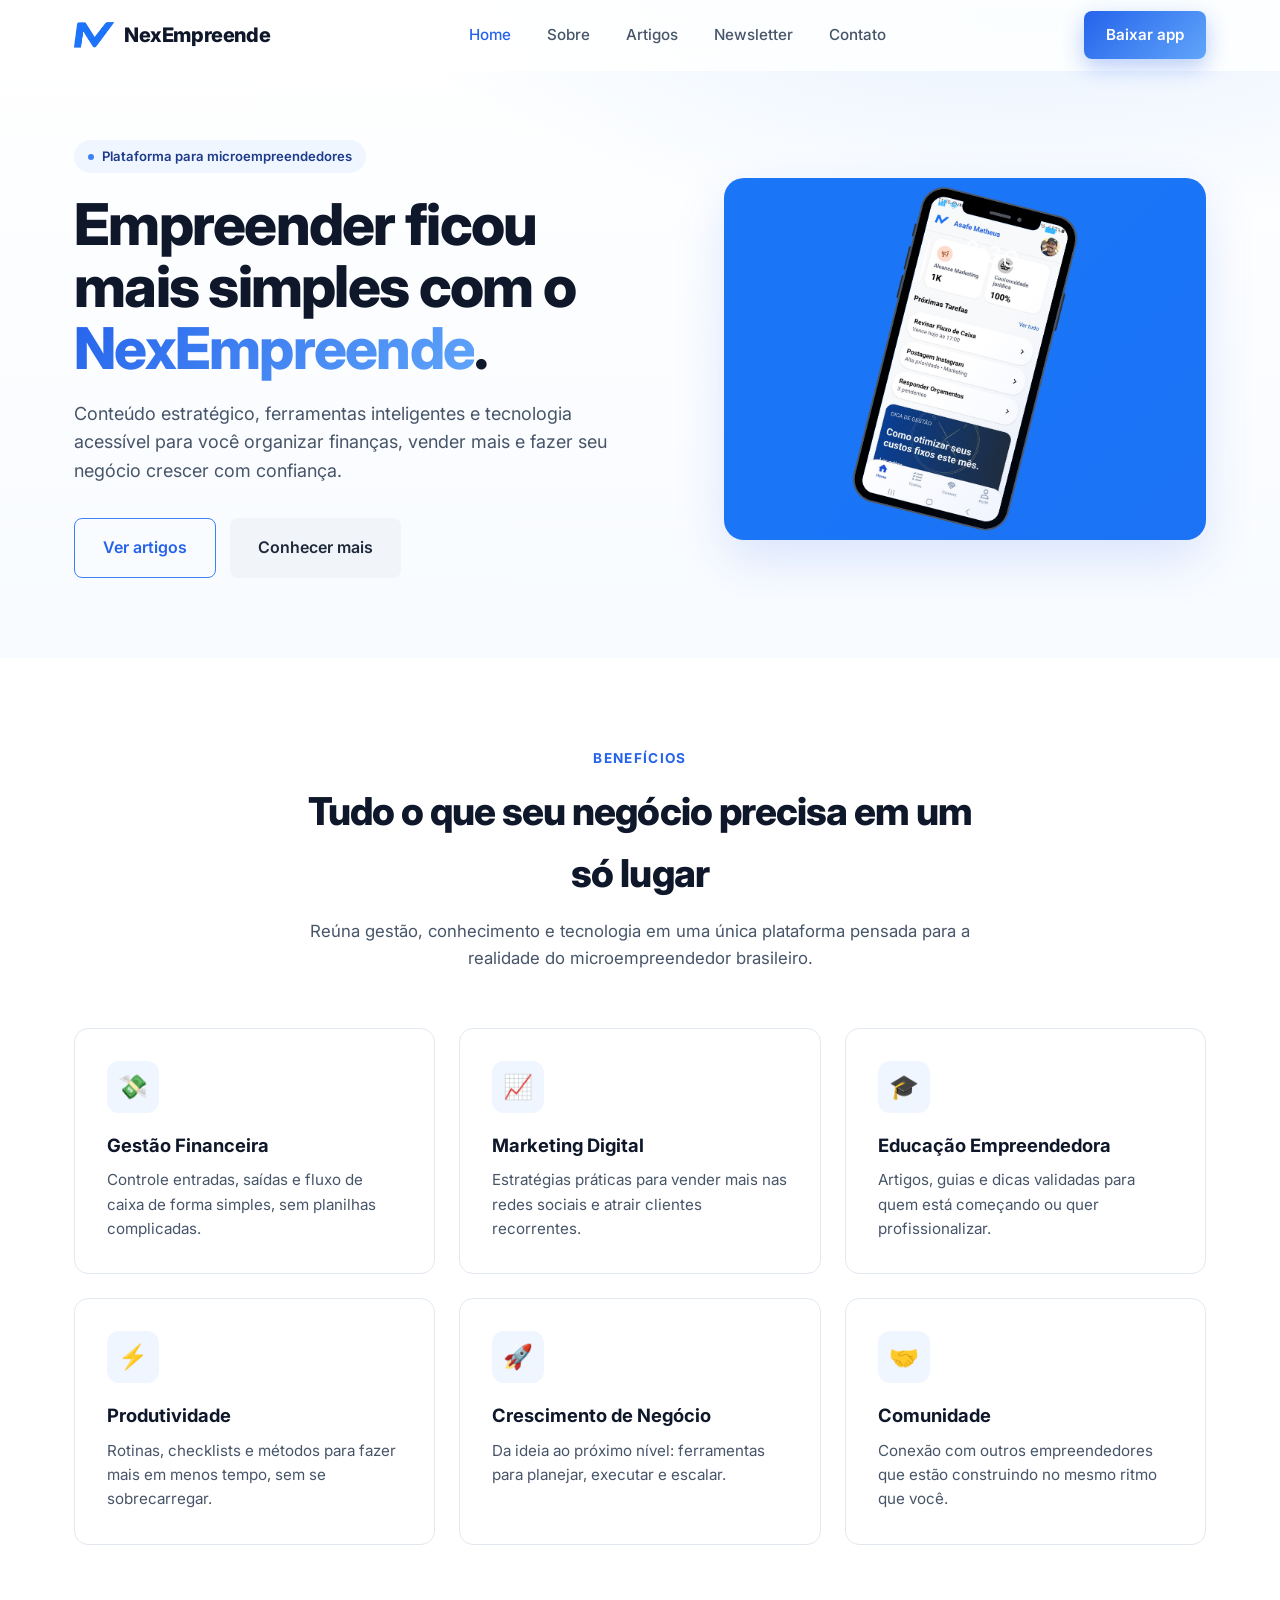
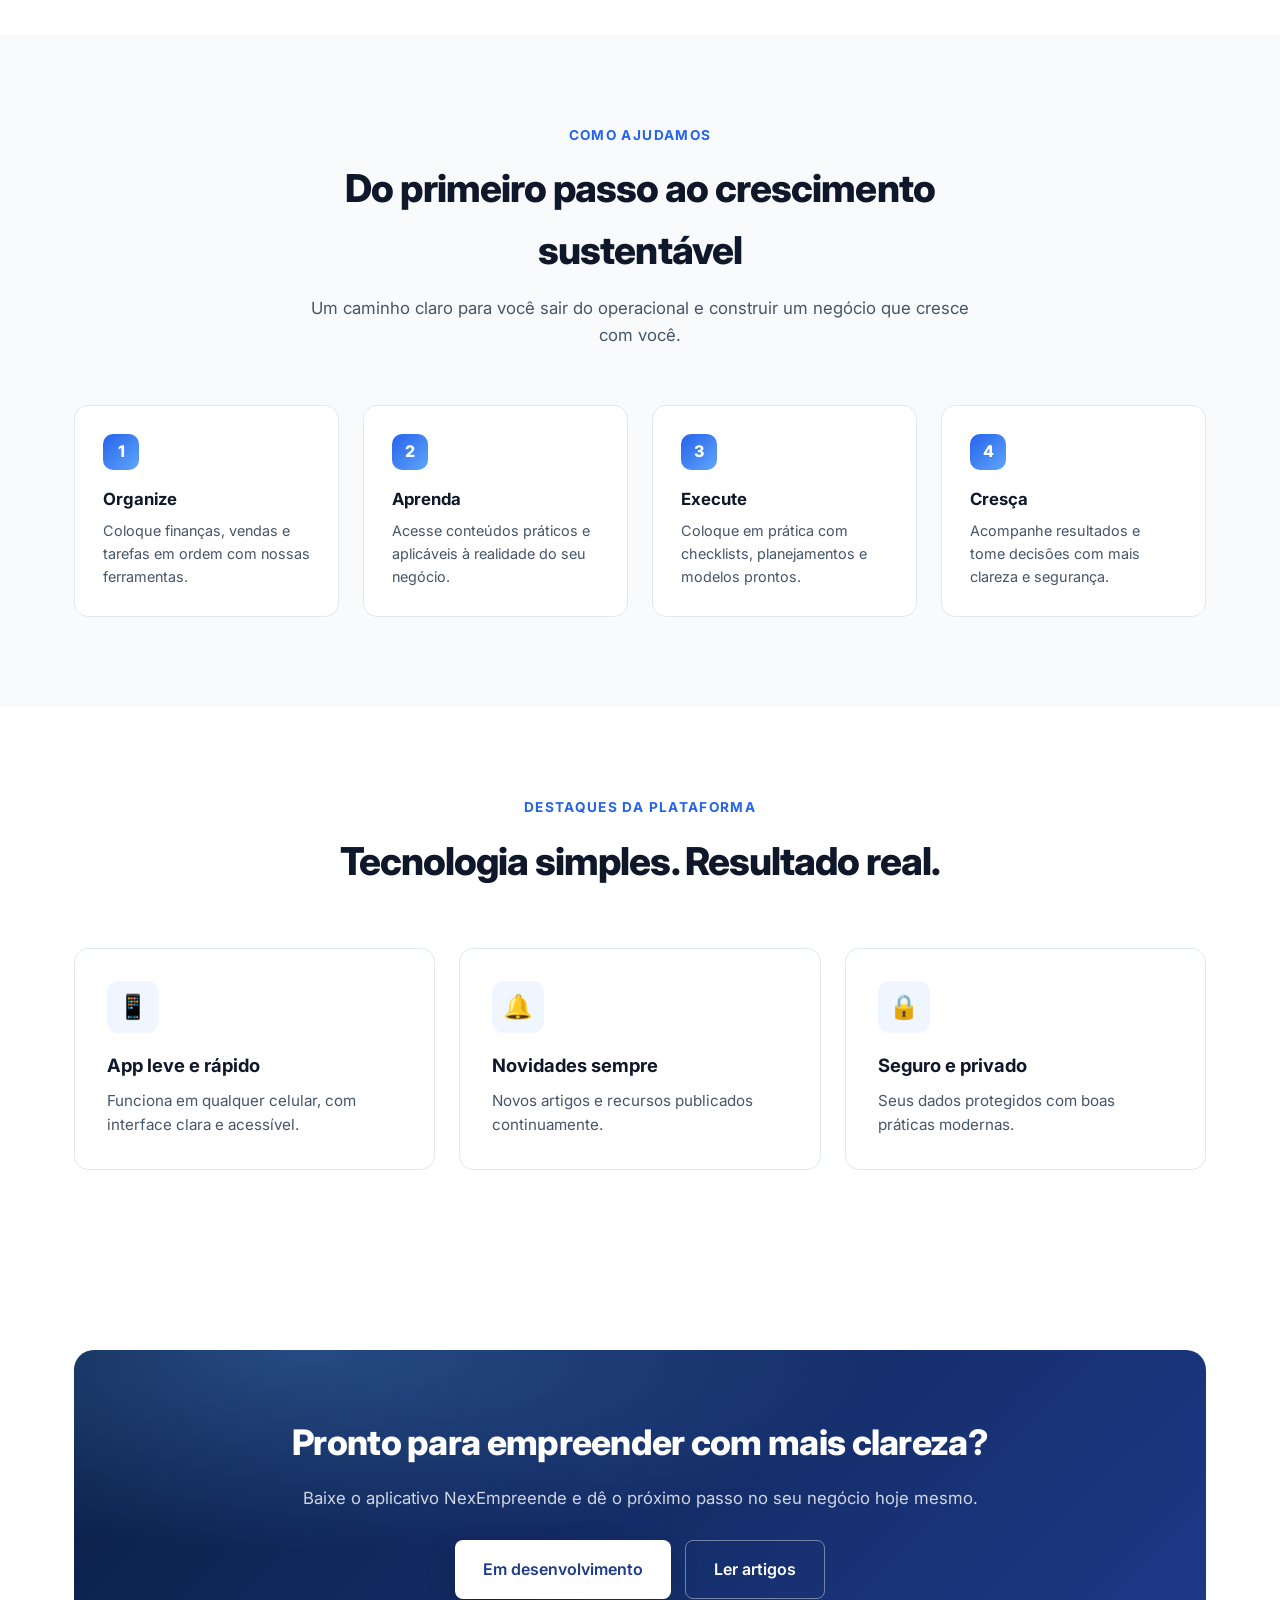
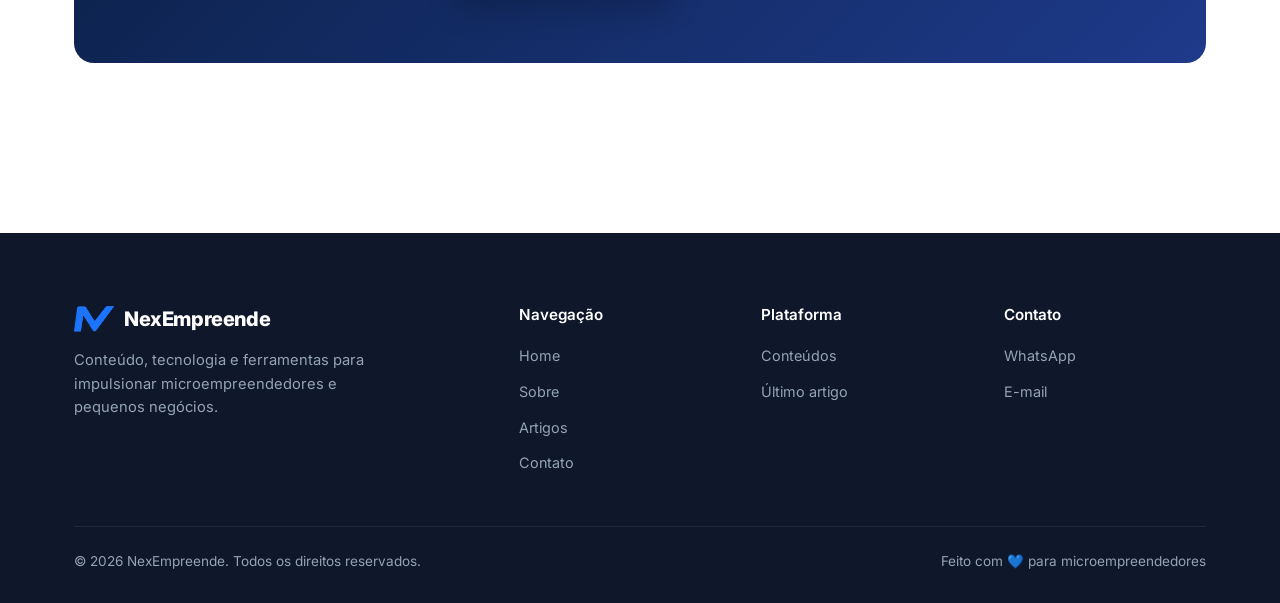
==== commit 57175bcd: "Change install app button" ====
--- a/index.html
+++ b/index.html
@@ -65,7 +65,7 @@
           organizar finanças, vender mais e fazer seu negócio crescer com confiança.
         </p>
         <div class="hero-actions">
-          <a href="#download" class="btn btn-primary btn-lg">Baixar aplicativo</a>
+          <!--<a href="#download" class="btn btn-primary btn-lg">Baixar aplicativo</a>-->
           <a href="artigos.html" class="btn btn-outline btn-lg">Ver artigos</a>
           <a href="sobre.html" class="btn btn-ghost btn-lg">Conhecer mais</a>
         </div>
@@ -193,7 +193,7 @@
         <h2>Pronto para empreender com mais clareza?</h2>
         <p>Baixe o aplicativo NexEmpreende e dê o próximo passo no seu negócio hoje mesmo.</p>
         <div class="hero-actions" style="justify-content:center">
-          <a href="#" class="btn btn-primary btn-lg">Baixar aplicativo</a>
+          <a class="btn btn-primary btn-lg">Em desenvolvimento</a>
           <a href="artigos.html" class="btn btn-outline btn-lg">Ler artigos</a>
         </div>
       </div>
@@ -227,7 +227,7 @@
         <div class="footer-col">
           <h5>Plataforma</h5>
           <ul>
-            <li><a href="#download">Baixar app</a></li>
+            <!--<li><a href="#download">Baixar app</a></li>-->
             <li><a href="artigos.html">Conteúdos</a></li>
             <li><a href="ultimo-artigo.html">Último artigo</a></li>
           </ul>
--- a/css/style.css
+++ b/css/style.css
@@ -1,5 +1,5 @@
 /* ========================================
-   NexEmpreende — Design System
+   NexEmpreende — Design System oimo
    ======================================== */
 :root {
   --blue-900: #0a1f44;
